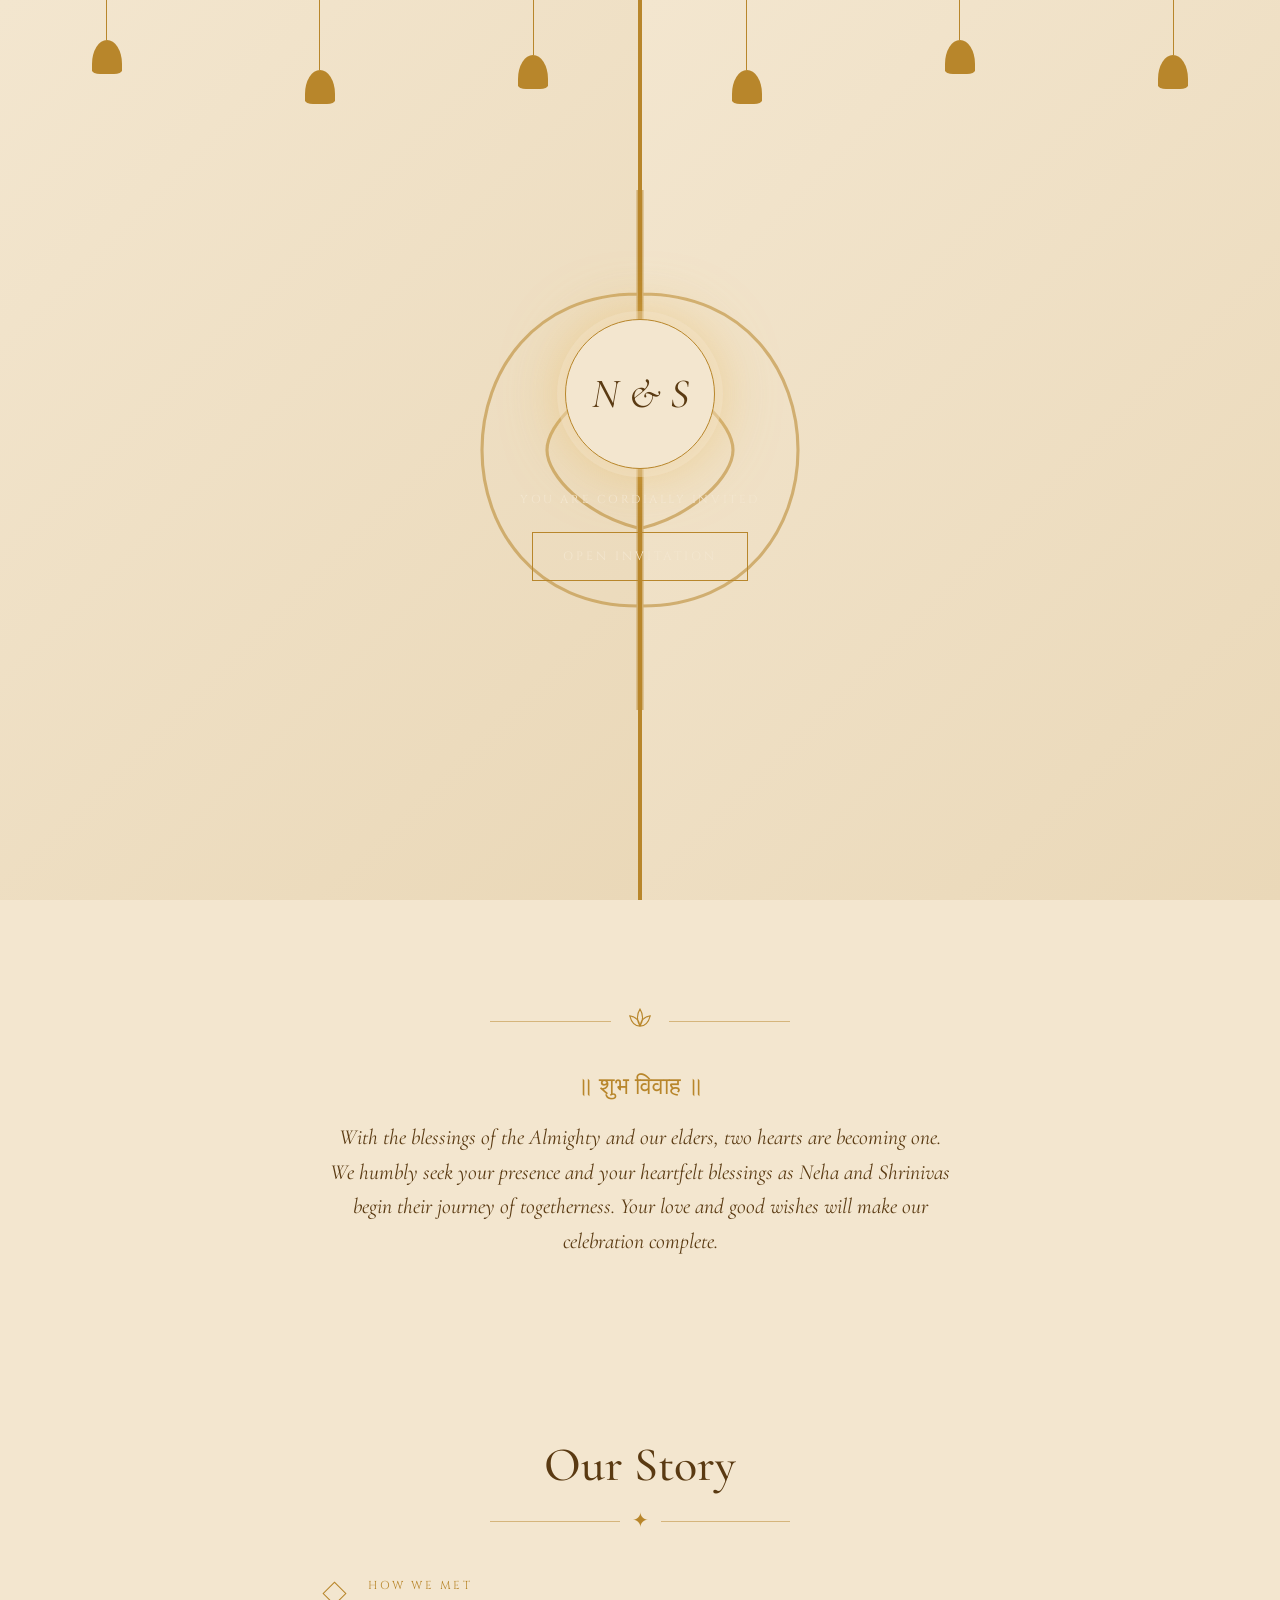
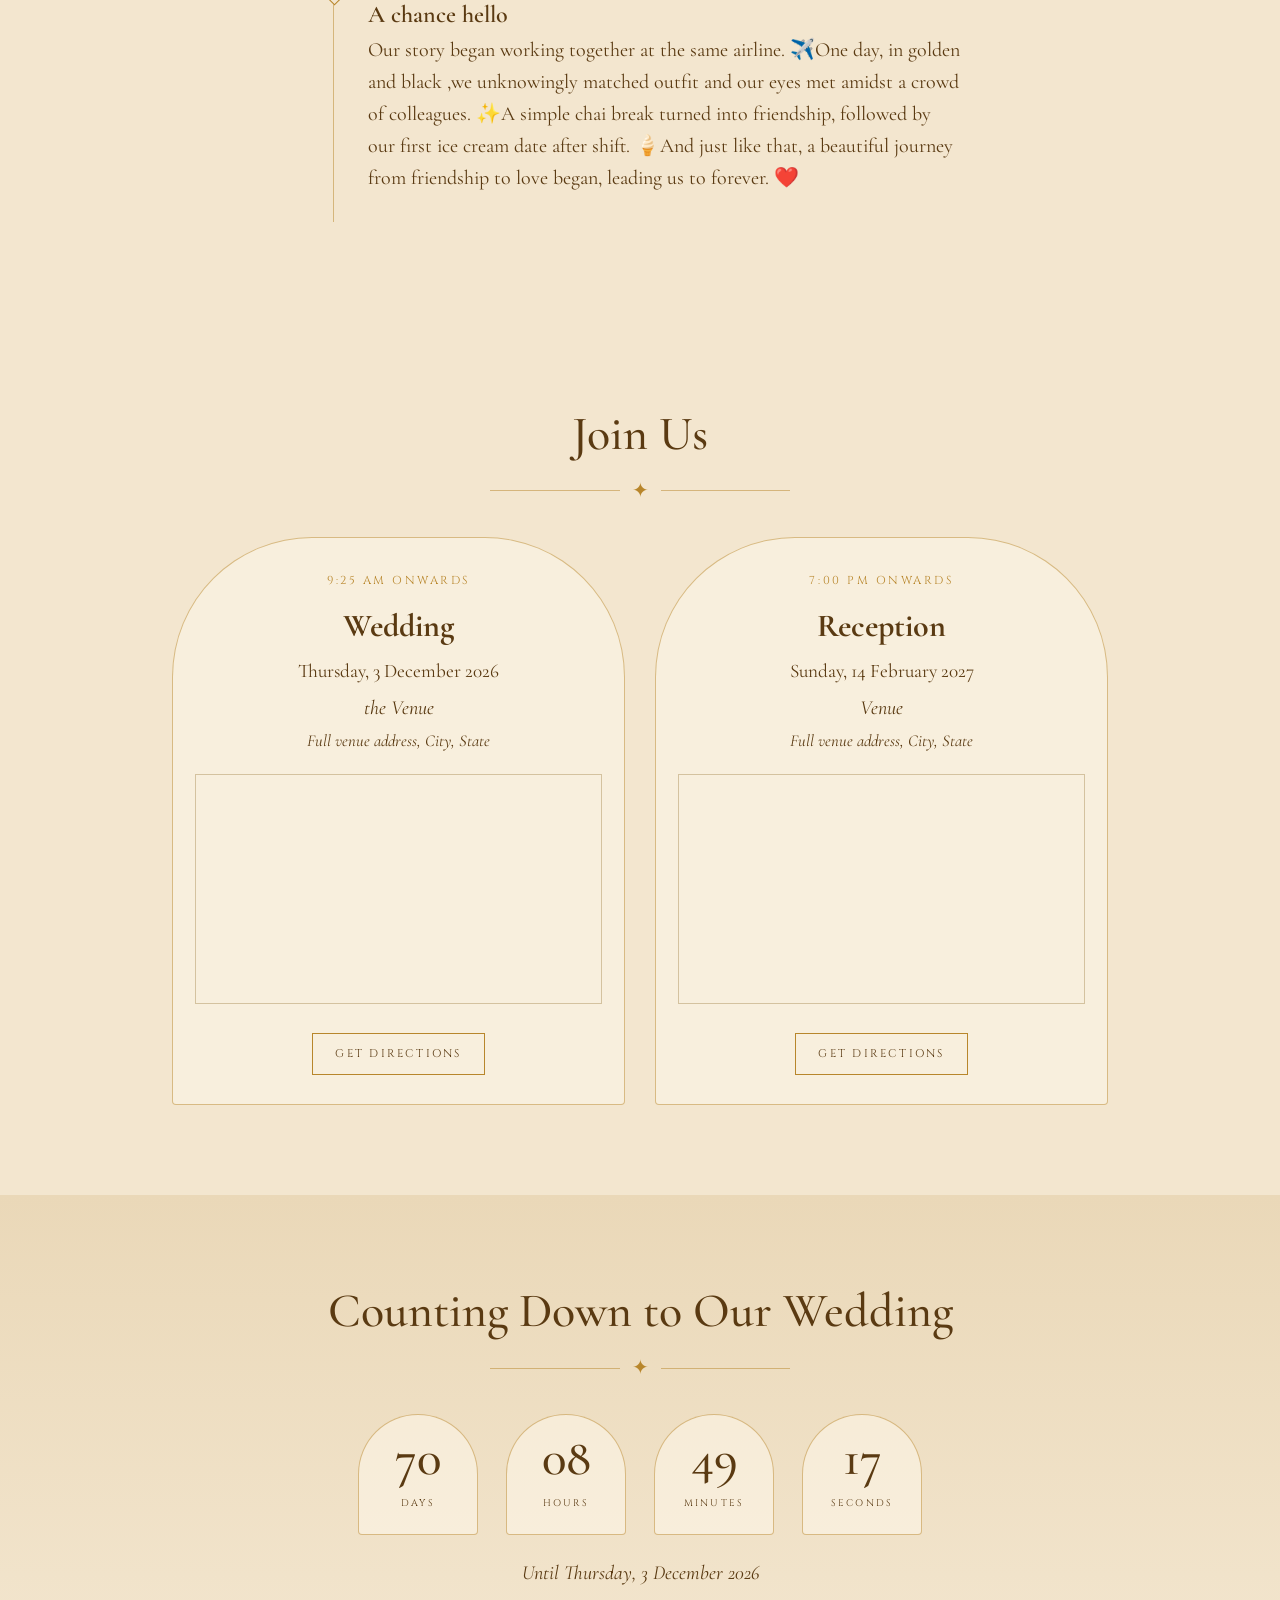
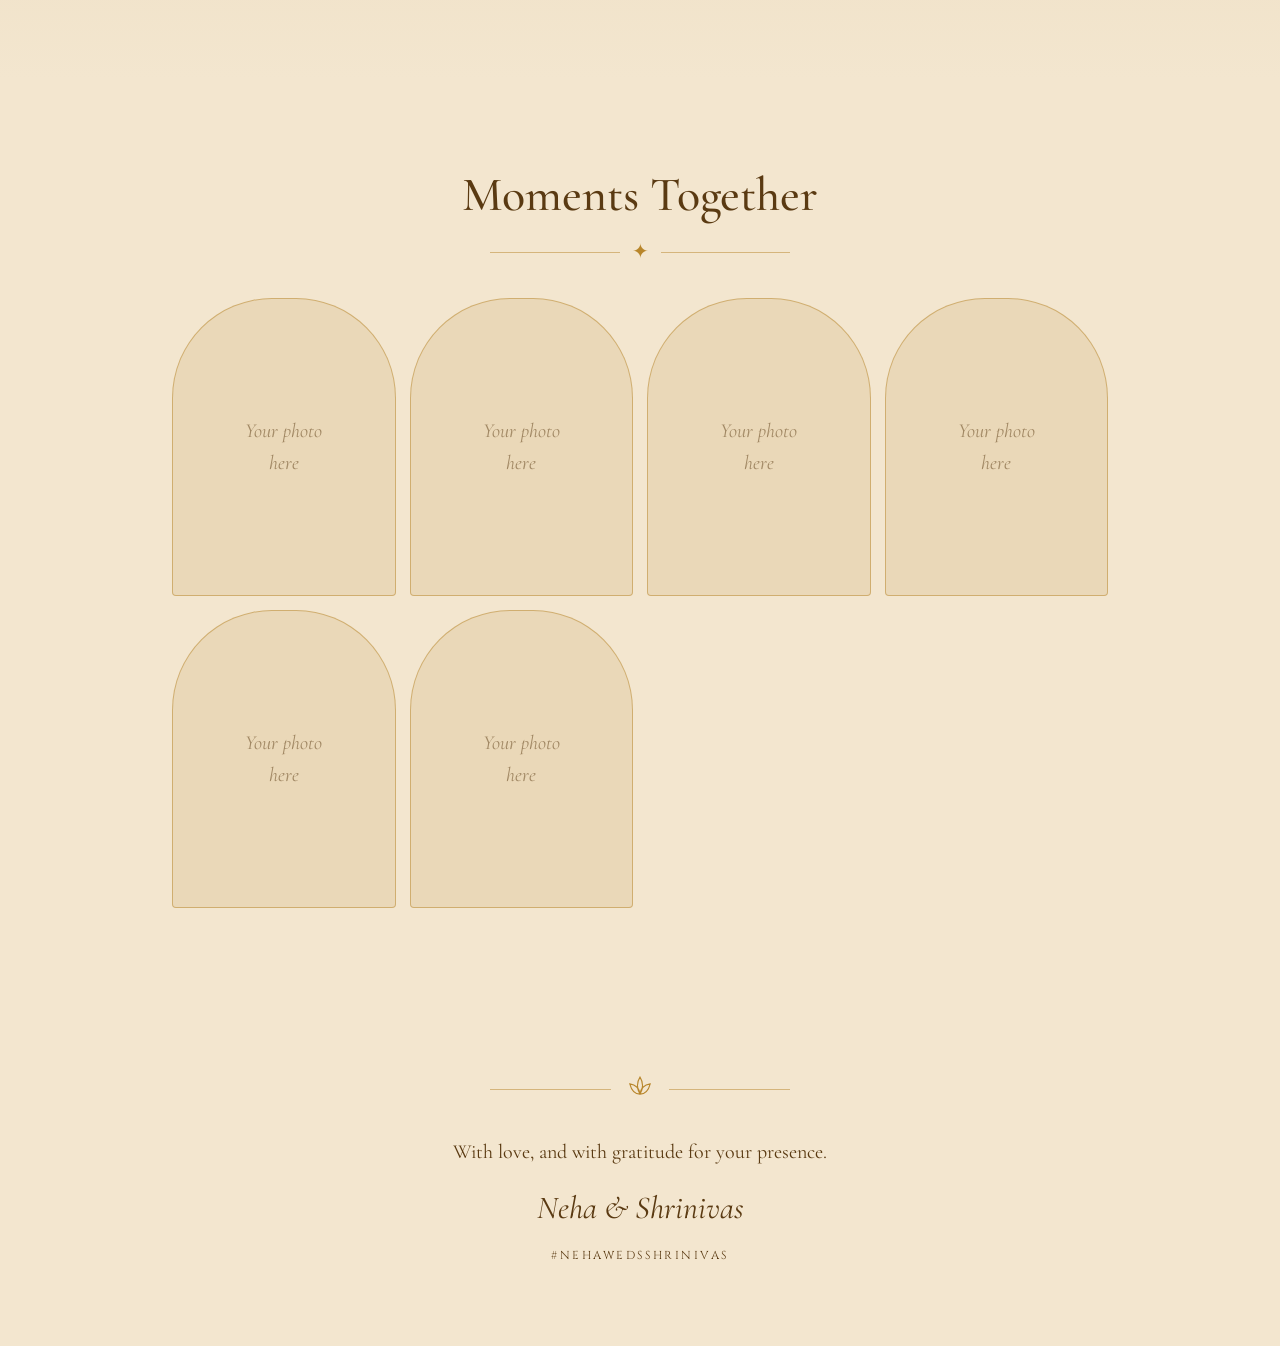
==== index.html @ e6d76f34 "Add files via upload" ====
<!DOCTYPE html>
<html lang="en">
<head>
<meta charset="UTF-8">
<meta name="viewport" content="width=device-width, initial-scale=1">
<title>Neha & Shrinivas – Wedding Invitation</title>
<link href="https://fonts.googleapis.com/css2?family=Cormorant+Garamond:ital,wght@0,400;0,500;0,600;1,400&family=Cinzel:wght@400;500&display=swap" rel="stylesheet">
<link rel="stylesheet" href="./style.css">

</head>
<body class="locked">

<!-- ============ OPENING ANIMATION ============ -->
<div id="intro">
  <div class="glow"></div>
  <div class="bells" id="bells"></div>
  <div class="door l"><svg viewBox="0 0 100 200" fill="none" stroke="#b8862b" stroke-width="1.2"><path d="M100 0v200M100 40C60 40 40 70 40 100s20 60 60 60M100 70C80 75 65 90 65 100s15 25 35 30"/><circle cx="100" cy="100" r="6"/></svg></div>
  <div class="door r"><svg viewBox="0 0 100 200" fill="none" stroke="#b8862b" stroke-width="1.2" style="transform:scaleX(-1)"><path d="M100 0v200M100 40C60 40 40 70 40 100s20 60 60 60M100 70C80 75 65 90 65 100s15 25 35 30"/><circle cx="100" cy="100" r="6"/></svg></div>
  <div class="seal">
    <div class="seal-circle"><span id="seal-ini">N & S</span></div>
    <p class="caps">You are cordially invited</p>
    <button id="openBtn">OPEN INVITATION</button>
  </div>
</div>
<div id="petals"></div>
<button id="music" title="Music on/off" aria-label="Toggle music">♪</button>

<!-- ============ HERO ============ -->
<header id="hero">
  <div class="hang a" id="hangA"></div><div class="hang b" id="hangB"></div>
  <div class="arch">
    <svg class="lotus" viewBox="0 0 40 40"><path d="M20 6c-4 6-4 14 0 20 4-6 4-14 0-20zM8 14c2 8 7 12 12 12-1-7-5-11-12-12zM32 14c-2 8-7 12-12 12 1-7 5-11 12-12zM20 26c-5 0-9 3-12 6M20 26c5 0 9 3 12 6"/></svg>
    <p class="caps" style="margin-top:22px" data-k="intro"></p>
    <h1 class="hero-names" style="margin-top:26px"><span data-k="bride"></span><div class="amp">&amp;</div><span data-k="groom"></span></h1>
    <p class="caps" style="margin-top:34px" data-k="invite"></p>
    <div class="hero-meta">
      <div><p class="caps" id="h-date"></p></div><div class="sep"></div><div><p class="caps" id="h-place"></p></div>
    </div>
  </div>
  <div class="scroll caps">Scroll to discover our story<br>⌄</div>
</header>

<!-- ============ BLESSING ============ -->
<section id="blessing">
  <div class="orn"><svg class="lotus" viewBox="0 0 40 40"><path d="M20 6c-4 6-4 14 0 20 4-6 4-14 0-20zM8 14c2 8 7 12 12 12-1-7-5-11-12-12zM32 14c-2 8-7 12-12 12 1-7 5-11 12-12z"/></svg></div>
  <div class="blessing"><p class="sl" data-k="shloka"></p><p data-k="blessing"></p></div>
</section>

<!-- ============ STORY ============ -->
<section id="story">
  <h2>Our Story</h2><div class="orn">✦</div>
  <div class="timeline" id="timeline"></div>
</section>

<!-- ============ EVENTS ============ -->
<section id="events">
  <h2>Join Us</h2><div class="orn">✦</div>
  <div class="events" id="eventCards"></div>
</section>

<!-- ============ COUNTDOWN ============ -->
<section id="count">
  <h2>Counting Down to Our Wedding</h2><div class="orn">✦</div>
  <div class="timer" id="timer"></div>
  <p id="countMsg" style="margin-top:22px;font-style:italic"></p>
</section>

<!-- ============ GALLERY ============ -->
<section id="gallery">
  <h2>Moments Together</h2><div class="orn">✦</div>
  <div class="gallery" id="galleryGrid"></div>
</section>

<footer>
  <div class="orn"><svg class="lotus" viewBox="0 0 40 40"><path d="M20 6c-4 6-4 14 0 20 4-6 4-14 0-20zM8 14c2 8 7 12 12 12-1-7-5-11-12-12zM32 14c-2 8-7 12-12 12 1-7 5-11 12-12z"/></svg></div>
  <p data-k="closing"></p>
  <p class="names" style="margin-top:14px"><span data-k="bride"></span> &amp; <span data-k="groom"></span></p>
  <p class="caps" style="margin-top:14px" data-k="hashtag"></p>
</footer>
<div id="lb"><img alt=""></div>

<script src="./script.js" defer></script>
</body>
</html>
---- style.css ----
:root{--paper:#f3e6cf;--paper2:#ead8b8;--ink:#5a3a12;--gold:#b8862b;--coral:#d9694f;--leaf:#7d8f5c;--line:rgba(184,134,43,.5)}
*{box-sizing:border-box;margin:0;padding:0}
html{scroll-behavior:smooth}
body{font-family:'Cormorant Garamond',Georgia,serif;background:var(--paper);color:var(--ink);font-size:20px;line-height:1.6;overflow-x:hidden}
body.locked{overflow:hidden;height:100vh}
.caps{font-family:'Cinzel',Georgia,serif;letter-spacing:.22em;font-size:.72rem;text-transform:uppercase}
h1,h2{font-weight:500;line-height:1.1}
section{padding:90px 22px;max-width:980px;margin:auto;text-align:center;position:relative}
h2{font-size:clamp(2rem,6vw,3rem);margin-bottom:14px}
.orn{display:flex;align-items:center;justify-content:center;gap:12px;margin:14px auto 30px;color:var(--gold);max-width:300px}
.orn::before,.orn::after{content:"";flex:1;height:1px;background:var(--line)}
.lotus{width:34px;height:34px;fill:none;stroke:var(--gold);stroke-width:1.3}

/* ---------- OPENING ---------- */
#intro{position:fixed;inset:0;z-index:100;display:flex;align-items:center;justify-content:center;overflow:hidden;background:#2b1a08}
.door{position:absolute;top:0;bottom:0;width:50%;background:linear-gradient(135deg,var(--paper),var(--paper2));z-index:3;transition:transform 2.2s cubic-bezier(.7,0,.2,1) .3s;display:flex;align-items:center}
.door.l{left:0;justify-content:flex-end;border-right:2px solid var(--gold)}
.door.r{right:0;border-left:2px solid var(--gold)}
.door svg{width:60%;max-width:260px;opacity:.55}
#intro.open .l{transform:translateX(-101%)}
#intro.open .r{transform:translateX(101%)}
.glow{position:absolute;inset:0;background:radial-gradient(circle at 50% 50%,#f7e3b0 0,#e9c97f 35%,#2b1a08 80%);z-index:1;opacity:0;transition:opacity 1.5s}
#intro.open .glow{opacity:1}
.seal{position:relative;z-index:5;text-align:center;transition:opacity .6s,transform .6s}
.seal-circle{width:150px;height:150px;border-radius:50%;margin:0 auto 22px;border:1.5px solid var(--gold);display:flex;align-items:center;justify-content:center;background:var(--paper);box-shadow:0 0 0 8px rgba(243,230,207,.35),0 0 60px rgba(232,185,90,.6);animation:pulse 2.4s infinite}
.seal-circle span{font-size:2.6rem;font-style:italic;color:var(--ink)}
.seal p{color:#f3e6cf;margin-bottom:22px}
#openBtn{font:inherit;font-family:'Cinzel',serif;letter-spacing:.25em;font-size:.75rem;padding:14px 30px;background:transparent;color:#f3e6cf;border:1px solid var(--gold);cursor:pointer;transition:.3s}
#openBtn:hover,#openBtn:focus-visible{background:var(--gold);color:#2b1a08;outline:none}
#intro.open .seal{opacity:0;transform:scale(1.4)}
.bells{position:absolute;top:0;left:0;right:0;display:flex;justify-content:space-around;z-index:4;pointer-events:none;transition:opacity 1s}
#intro.open .bells{opacity:0}
.bell{transform-origin:top center;animation:sway 3s ease-in-out infinite}
.bell i{display:block;width:1px;height:calc(40px + var(--h,0px));background:var(--gold);margin:auto}
.bell b{display:block;width:30px;height:34px;background:var(--gold);border-radius:50% 50% 8px 8px/70% 70% 10% 10%;margin:auto}
.bell:nth-child(2n){animation-delay:-1.2s;--h:30px}.bell:nth-child(3n){animation-delay:-2s;--h:15px}
@keyframes sway{50%{transform:rotate(7deg)}0%,100%{transform:rotate(-7deg)}}
@keyframes pulse{50%{box-shadow:0 0 0 14px rgba(243,230,207,.15),0 0 90px rgba(232,185,90,.9)}}

/* ---------- PETALS ---------- */
#petals{position:fixed;inset:0;pointer-events:none;z-index:90;overflow:hidden}
.petal{position:absolute;top:-30px;width:14px;height:18px;border-radius:70% 0 70% 0;background:var(--coral);opacity:.8;animation:fall linear forwards}
@keyframes fall{to{transform:translate(var(--dx),110vh) rotate(720deg)}}

/* ---------- HERO ---------- */
#hero{min-height:100vh;display:flex;flex-direction:column;justify-content:center;align-items:center;max-width:none;padding:60px 20px;background:
 radial-gradient(ellipse at 50% 40%,rgba(255,248,230,.7),transparent 65%),var(--paper)}
.arch{width:min(560px,92vw);padding:70px 26px 60px;border:1.5px solid var(--line);border-radius:50% 50% 0 0/22% 22% 0 0;position:relative;background:rgba(255,250,238,.35)}
.arch::before{content:"";position:absolute;inset:8px;border:1px solid var(--line);border-radius:inherit;pointer-events:none}
.hero-names{font-size:clamp(2.6rem,10vw,4.4rem);text-transform:uppercase;letter-spacing:.02em}
.amp{font-style:italic;font-size:2.6rem;color:var(--gold);margin:6px 0}
.hero-meta{display:flex;justify-content:center;gap:22px;margin-top:34px;align-items:stretch}
.hero-meta div{padding:0 6px}.hero-meta .sep{width:1px;background:var(--line);padding:0}
.scroll{margin-top:44px;opacity:.8;animation:bob 2s infinite}
@keyframes bob{50%{transform:translateY(8px)}}
.hang{position:absolute;top:0;width:60px;display:flex;flex-direction:column;align-items:center;gap:6px}
.hang.a{left:2%}.hang.b{right:2%}
.hang span{width:14px;height:14px;border-radius:50% 50% 50% 0;background:var(--coral);transform:rotate(-45deg)}
.hang span:nth-child(2n){background:#e9a37d}.hang span:nth-child(3n){background:var(--leaf);border-radius:0 60% 0 60%}
.hang::before{content:"";width:1px;height:50px;background:var(--leaf)}

/* ---------- BLESSING ---------- */
.blessing{font-size:1.35rem;font-style:italic;max-width:620px;margin:auto}
.blessing .sl{font-style:normal;color:var(--gold);margin-bottom:14px;font-size:1.5rem}

/* ---------- STORY ---------- */
.timeline{position:relative;max-width:640px;margin:40px auto 0;text-align:left}
.timeline::before{content:"";position:absolute;left:13px;top:6px;bottom:6px;width:1px;background:var(--line)}
.ev{position:relative;padding:0 0 34px 48px}
.ev::before{content:"";position:absolute;left:6px;top:8px;width:15px;height:15px;transform:rotate(45deg);background:var(--paper);border:1.5px solid var(--gold)}
.ev h3{font-size:1.5rem;font-weight:600}.ev .caps{color:var(--gold)}

/* ---------- EVENTS ---------- */
.events{display:grid;grid-template-columns:repeat(auto-fit,minmax(300px,1fr));gap:30px;margin-top:30px}
.card{border:1.5px solid var(--line);padding:34px 22px 26px;background:rgba(255,250,238,.45);border-radius:140px 140px 4px 4px;position:relative}
.card h3{font-size:2rem;margin:10px 0 4px}
.card .when{font-size:1.2rem}
.card .where{margin:6px 0 18px;font-style:italic}
.card iframe{width:100%;height:230px;border:1px solid var(--line);filter:sepia(.5) saturate(.8);margin-bottom:16px}
.btn{display:inline-block;text-decoration:none;color:var(--ink);border:1px solid var(--gold);padding:11px 22px;font-family:'Cinzel',serif;letter-spacing:.2em;font-size:.7rem;transition:.3s;margin:3px}
.btn:hover,.btn:focus-visible{background:var(--gold);color:#fff;outline:none}

/* ---------- COUNTDOWN ---------- */
#count{background:linear-gradient(var(--paper2),var(--paper));max-width:none}
.timer{display:flex;justify-content:center;gap:clamp(10px,3vw,28px);margin-top:24px;flex-wrap:wrap}
.unit{width:clamp(72px,20vw,120px);padding:18px 4px;border:1.5px solid var(--line);border-radius:60px 60px 4px 4px;background:rgba(255,250,238,.5)}
.unit b{display:block;font-size:clamp(2rem,7vw,3.2rem);font-weight:500;line-height:1}
.unit .caps{font-size:.6rem}

/* ---------- GALLERY ---------- */
.gallery{display:grid;grid-template-columns:repeat(auto-fill,minmax(210px,1fr));gap:14px;margin-top:30px}
.gallery figure{aspect-ratio:3/4;overflow:hidden;border:1.5px solid var(--line);border-radius:100px 100px 4px 4px;cursor:pointer;background:var(--paper2);display:flex;align-items:center;justify-content:center}
.gallery img{width:100%;height:100%;object-fit:cover;transition:transform .8s}
.gallery figure:hover img{transform:scale(1.07)}
.ph{opacity:.5;text-align:center;font-style:italic}
#lb{position:fixed;inset:0;background:rgba(30,18,5,.92);z-index:200;display:none;align-items:center;justify-content:center;cursor:zoom-out}
#lb.on{display:flex}#lb img{max-width:92vw;max-height:90vh;border:6px solid var(--paper)}

footer{padding:60px 20px 80px;text-align:center}
footer .names{font-size:2rem;font-style:italic}
#music{position:fixed;right:16px;bottom:16px;z-index:80;width:46px;height:46px;border-radius:50%;border:1px solid var(--gold);background:var(--paper);color:var(--ink);cursor:pointer;display:none;font-size:1.1rem}

@media(prefers-reduced-motion:reduce){*{animation:none!important;transition-duration:.01s!important}}
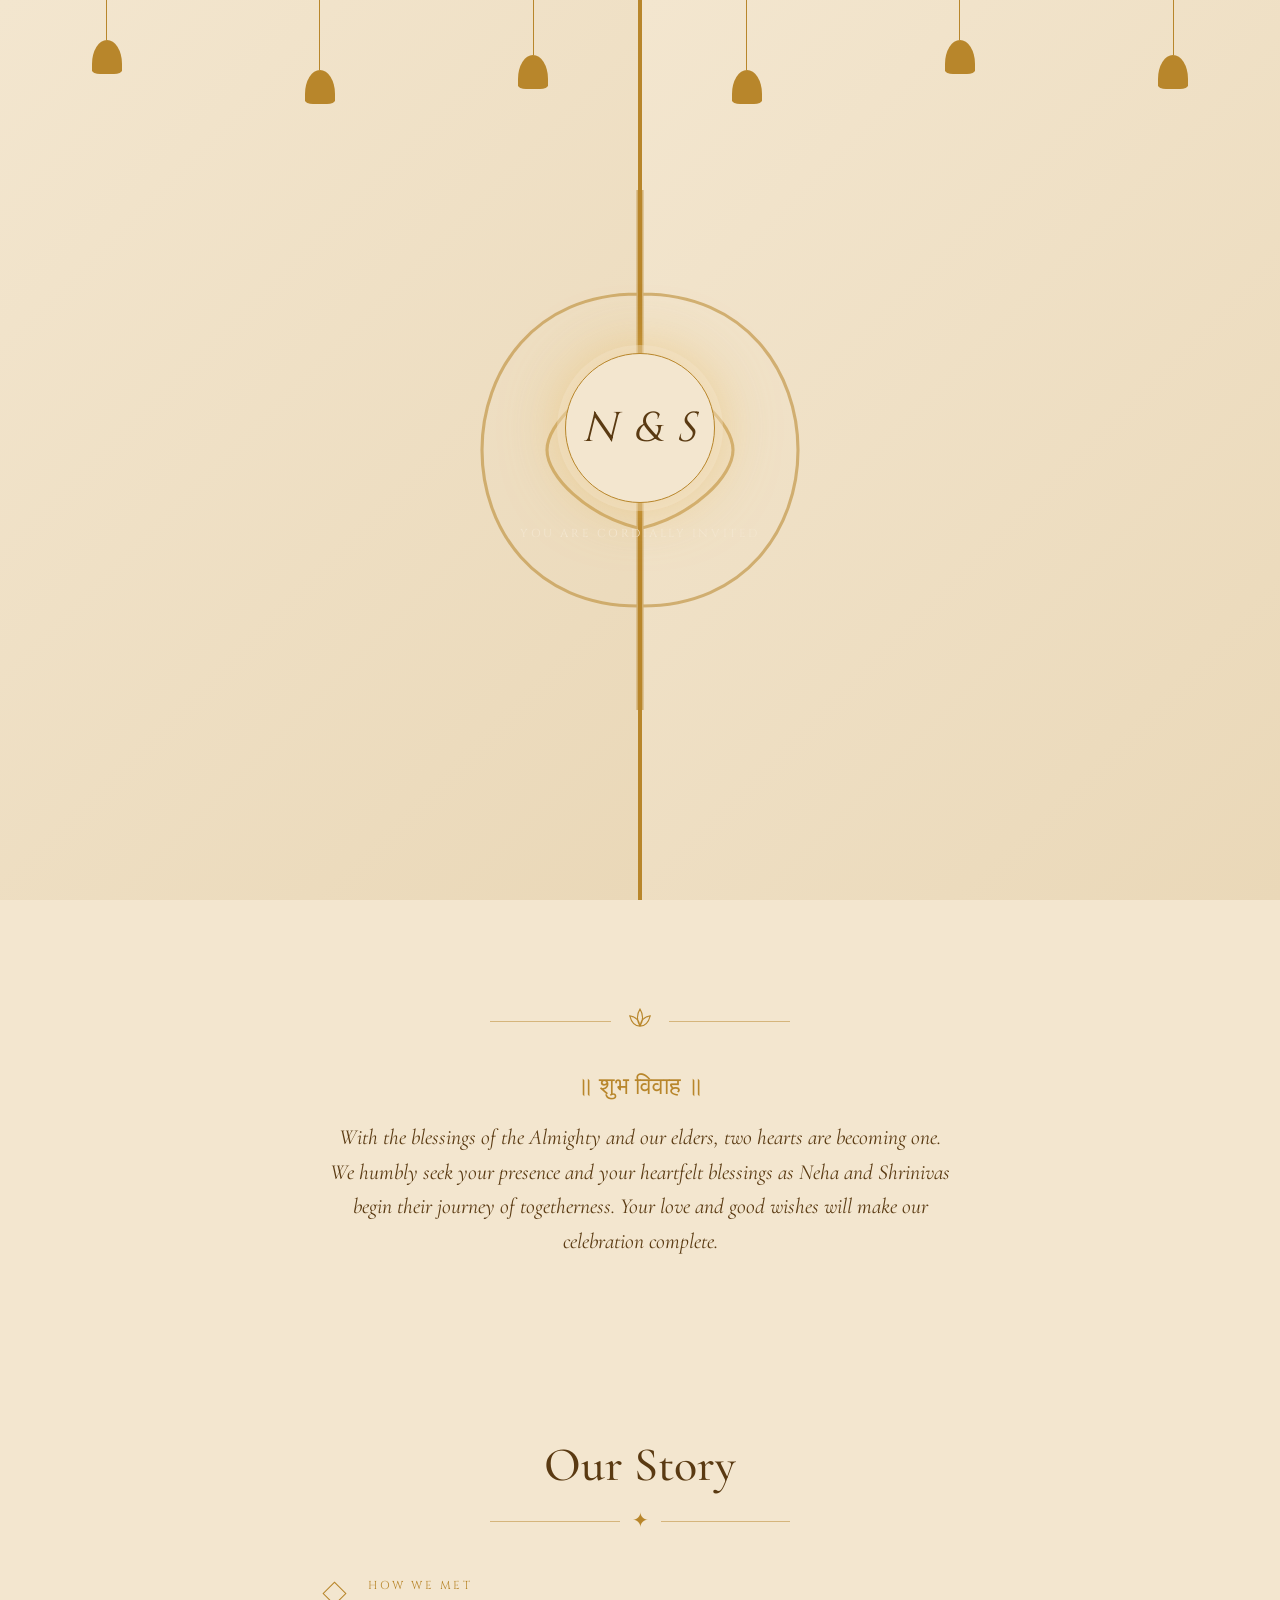
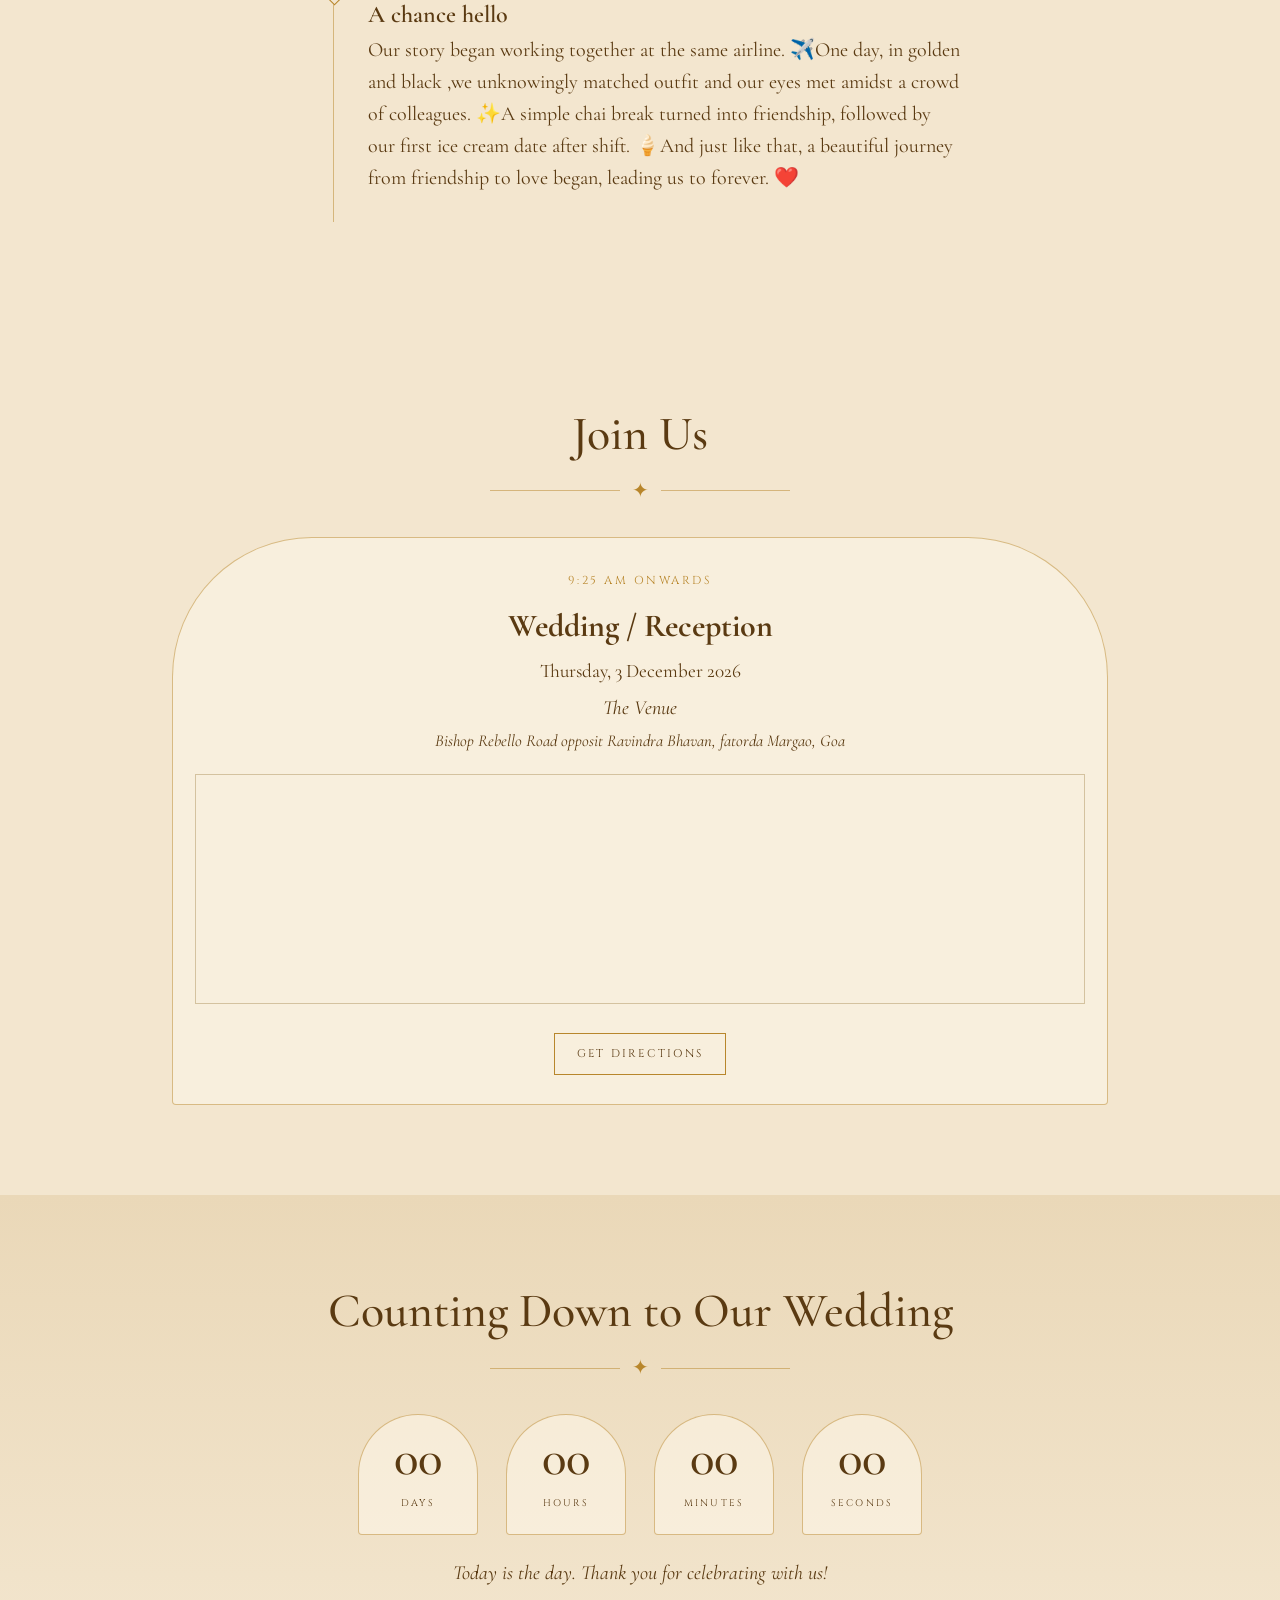
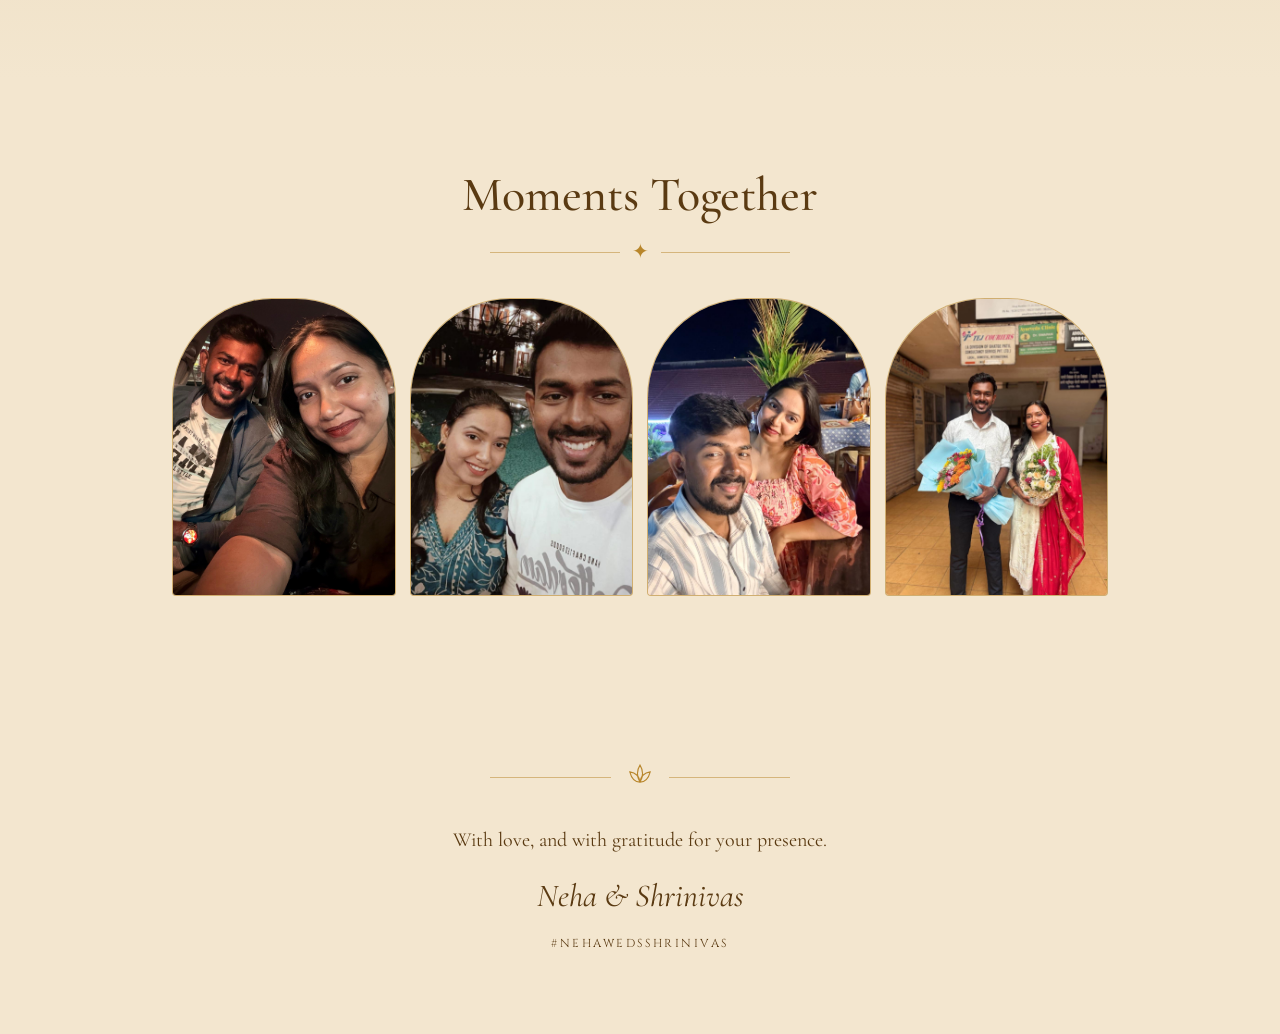
==== commit ecf1209e: "Fix button nesting in invitation section" ====
--- a/index.html
+++ b/index.html
@@ -12,6 +12,7 @@
 
 <!-- ============ OPENING ANIMATION ============ -->
 <div id="intro">
+  <button id="openBtn">OPEN INVITATION
   <div class="glow"></div>
   <div class="bells" id="bells"></div>
   <div class="door l"><svg viewBox="0 0 100 200" fill="none" stroke="#b8862b" stroke-width="1.2"><path d="M100 0v200M100 40C60 40 40 70 40 100s20 60 60 60M100 70C80 75 65 90 65 100s15 25 35 30"/><circle cx="100" cy="100" r="6"/></svg></div>
@@ -19,8 +20,8 @@
   <div class="seal">
     <div class="seal-circle"><span id="seal-ini">N & S</span></div>
     <p class="caps">You are cordially invited</p>
-    <button id="openBtn">OPEN INVITATION</button>
   </div>
+    </button>
 </div>
 <div id="petals"></div>
 <button id="music" title="Music on/off" aria-label="Toggle music">♪</button>
